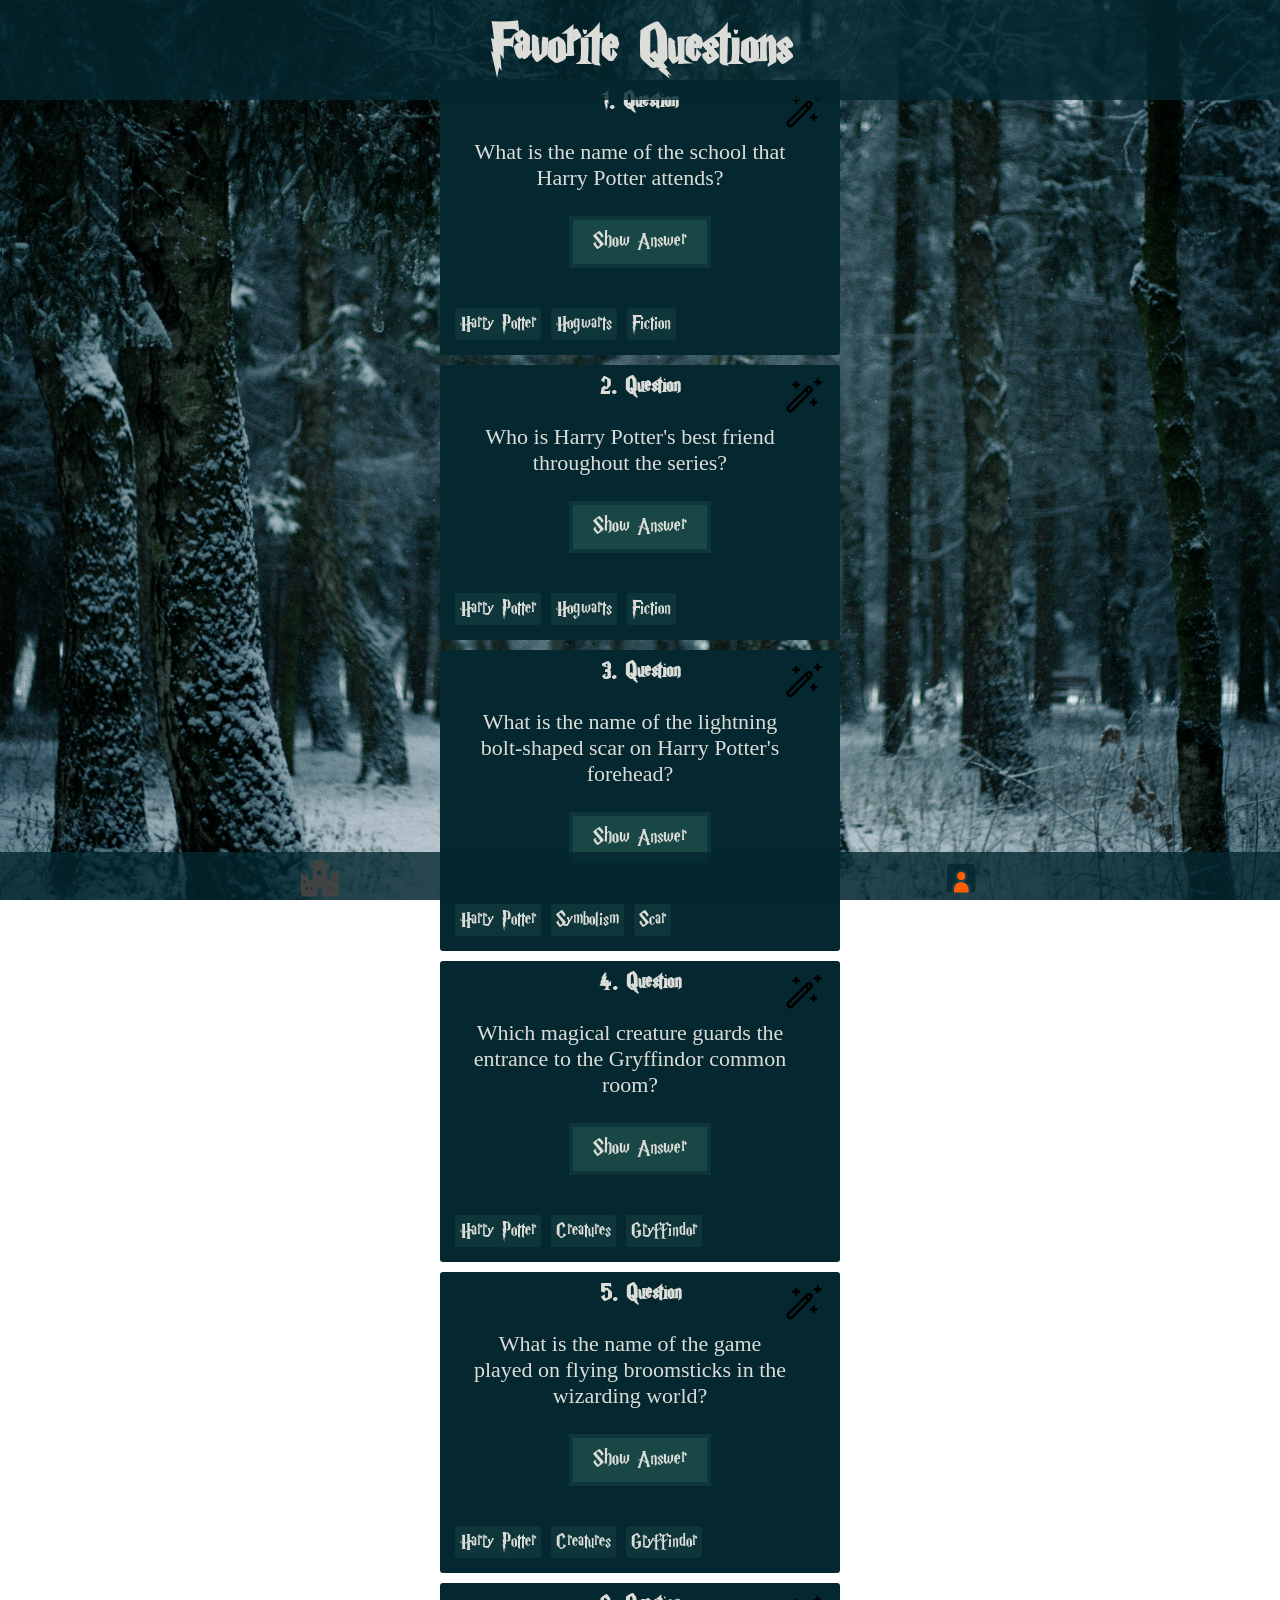
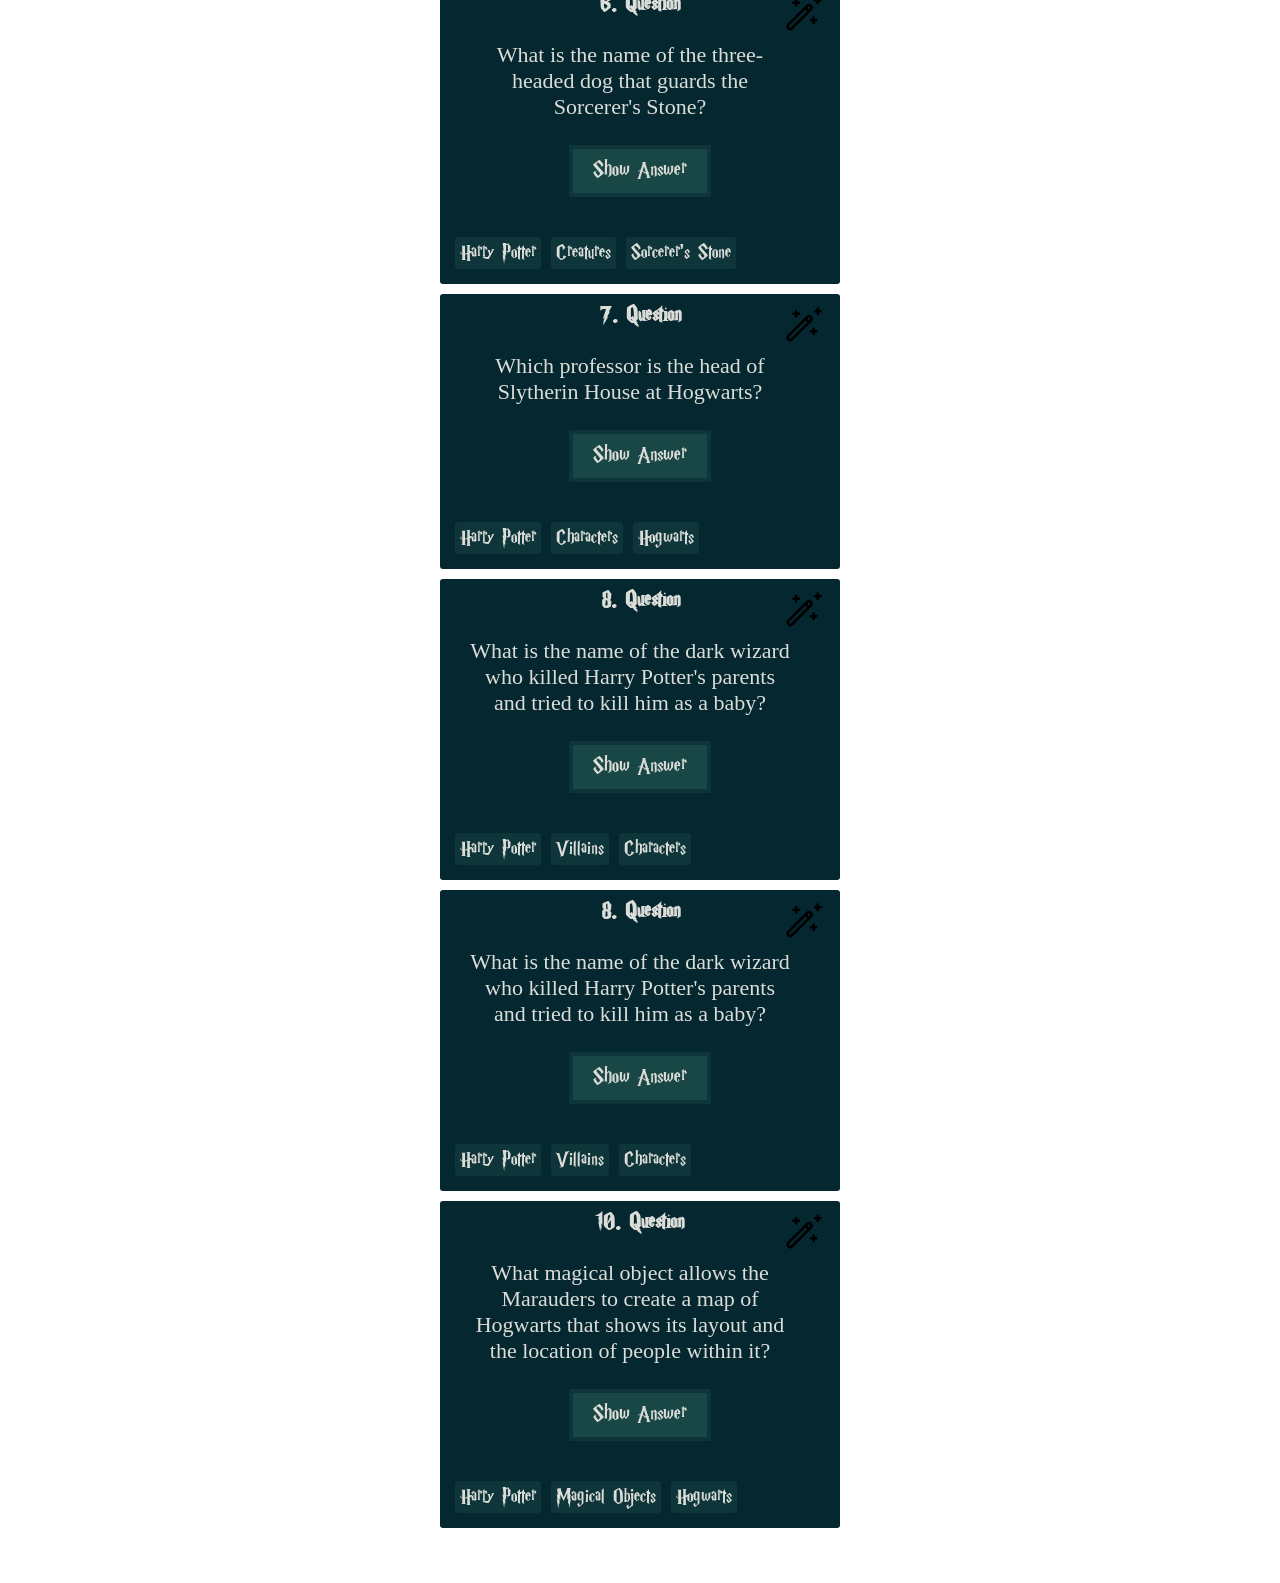
==== bookmark.html @ 25756d60 "Added form.css, improved the design, made several buttons functional" ====
<!DOCTYPE html>
<html lang="en">
<head>
    <meta charset="UTF-8">
    <meta name="viewport" content="width=device-width, initial-scale=1.0">
    <link rel="stylesheet" href="styles.css">
    <script src="./js/index.js" defer></script>
    <title>Favorite Questions</title>
</head>
<body>
<header>
    

    <h1 class="title-of-the-page">Favorite Questions</h1>
    
</header>
<section class="question-cards" aria-label="question-cards">
   <div class="question-card"> 
    <h2 class="title-of-the-card">
        1. Question</h2>
    <h3 class="question-card_question">
     What is the name of the school that Harry Potter attends?
    </h3>
    <button class="bookmark" data-js="bookmark">
<svg width="40" height="40" viewBox="0 0 0.8 0.8" xmlns="http://www.w3.org/2000/svg"><path d="M.219.25h.05V.2h.05V.15h-.05V.1h-.05v.05h-.05V.2h.05zm.4.2h-.05V.5h-.05v.05h.05V.6h.05V.55h.05V.5h-.05zM.7.1V.05H.65V.1H.6v.05h.05V.2H.7V.15h.05V.1zM.553.222a.074.074 0 0 0-.106 0L.072.597a.074.074 0 0 0 0 .106.075.075 0 0 0 .106 0L.553.328a.075.075 0 0 0 0-.106m-.41.445c-.01.01-.026.01-.035 0s-.01-.026 0-.035L.431.309l.035.035zM.518.292.502.308.467.273.483.257c.01-.01.026-.01.035 0s.01.026 0 .035"/></svg>    </button>
</button>
    <p hidden class="question-card_answer">
        Hogwarts
    </p>
    <button class="Show-Answer" data-js="Show-Answer">
        Show Answer
    </button>
    <p class="tags">
       <a class="tag" href="#">Harry Potter </a>
       <a class="tag" href="#">Hogwarts </a>
       <a class="tag" href="#">Fiction </a>
    </p>
</div>
<div class="question-card"> 
    <h2 class="title-of-the-card">
        2. Question</h2>
    <h3 class="question-card_question">
     Who is Harry Potter's best friend throughout the series?
    </h3>
    <button class="bookmark">
<svg width="40" height="40" viewBox="0 0 0.8 0.8" xmlns="http://www.w3.org/2000/svg"><path d="M.219.25h.05V.2h.05V.15h-.05V.1h-.05v.05h-.05V.2h.05zm.4.2h-.05V.5h-.05v.05h.05V.6h.05V.55h.05V.5h-.05zM.7.1V.05H.65V.1H.6v.05h.05V.2H.7V.15h.05V.1zM.553.222a.074.074 0 0 0-.106 0L.072.597a.074.074 0 0 0 0 .106.075.075 0 0 0 .106 0L.553.328a.075.075 0 0 0 0-.106m-.41.445c-.01.01-.026.01-.035 0s-.01-.026 0-.035L.431.309l.035.035zM.518.292.502.308.467.273.483.257c.01-.01.026-.01.035 0s.01.026 0 .035"/></svg>    </button>
    <p hidden class="question-card_answer">
        Ronald Weasley
    </p>
    <button class="Show-Answer">
        Show Answer
    </button>
    <p class="tags">
       <a class="tag" href="#">Harry Potter </a>
       <a class="tag" href="#">Hogwarts </a>
       <a class="tag" href="#">Fiction </a>
    </p>
</div>
<div class="question-card"> 
    <h2 class="title-of-the-card">
        3. Question</h2>
    <h3 class="question-card_question">
     What is the name of the lightning bolt-shaped scar on Harry Potter's forehead?
    </h3>
    <button class="bookmark">
<svg width="40" height="40" viewBox="0 0 0.8 0.8" xmlns="http://www.w3.org/2000/svg"><path d="M.219.25h.05V.2h.05V.15h-.05V.1h-.05v.05h-.05V.2h.05zm.4.2h-.05V.5h-.05v.05h.05V.6h.05V.55h.05V.5h-.05zM.7.1V.05H.65V.1H.6v.05h.05V.2H.7V.15h.05V.1zM.553.222a.074.074 0 0 0-.106 0L.072.597a.074.074 0 0 0 0 .106.075.075 0 0 0 .106 0L.553.328a.075.075 0 0 0 0-.106m-.41.445c-.01.01-.026.01-.035 0s-.01-.026 0-.035L.431.309l.035.035zM.518.292.502.308.467.273.483.257c.01-.01.026-.01.035 0s.01.026 0 .035"/></svg>    </button>
    <p hidden class="question-card_answer">
        The Dark Mark
    </p>
    <button class="Show-Answer">
        Show Answer
    </button>
    <p class="tags">
       <a class="tag" href="#">Harry Potter </a>
       <a class="tag" href="#">Symbolism </a>
       <a class="tag" href="#">Scar</a>
    </p>
</div>
<div class="question-card"> 
    <h2 class="title-of-the-card">
        4. Question</h2>
    <h3 class="question-card_question">
     Which magical creature guards the entrance to the Gryffindor common room?
    </h3>
    <button class="bookmark">
<svg width="40" height="40" viewBox="0 0 0.8 0.8" xmlns="http://www.w3.org/2000/svg"><path d="M.219.25h.05V.2h.05V.15h-.05V.1h-.05v.05h-.05V.2h.05zm.4.2h-.05V.5h-.05v.05h.05V.6h.05V.55h.05V.5h-.05zM.7.1V.05H.65V.1H.6v.05h.05V.2H.7V.15h.05V.1zM.553.222a.074.074 0 0 0-.106 0L.072.597a.074.074 0 0 0 0 .106.075.075 0 0 0 .106 0L.553.328a.075.075 0 0 0 0-.106m-.41.445c-.01.01-.026.01-.035 0s-.01-.026 0-.035L.431.309l.035.035zM.518.292.502.308.467.273.483.257c.01-.01.026-.01.035 0s.01.026 0 .035"/></svg>    </button>
    <p hidden class="question-card_answer">
        The Fat Lady (Portrait)
    </p>
    <button class="Show-Answer">
        Show Answer
    </button>
    <p class="tags">
       <a class="tag" href="#">Harry Potter </a>
       <a class="tag" href="#">Creatures </a>
       <a class="tag" href="#">Gryffindor</a>
    </p>
</div>
<div class="question-card"> 
    <h2 class="title-of-the-card">
        5. Question</h2>
    <h3 class="question-card_question">
     What is the name of the game played on flying broomsticks in the wizarding world?
    </h3>
    <button class="bookmark">
<svg width="40" height="40" viewBox="0 0 0.8 0.8" xmlns="http://www.w3.org/2000/svg"><path d="M.219.25h.05V.2h.05V.15h-.05V.1h-.05v.05h-.05V.2h.05zm.4.2h-.05V.5h-.05v.05h.05V.6h.05V.55h.05V.5h-.05zM.7.1V.05H.65V.1H.6v.05h.05V.2H.7V.15h.05V.1zM.553.222a.074.074 0 0 0-.106 0L.072.597a.074.074 0 0 0 0 .106.075.075 0 0 0 .106 0L.553.328a.075.075 0 0 0 0-.106m-.41.445c-.01.01-.026.01-.035 0s-.01-.026 0-.035L.431.309l.035.035zM.518.292.502.308.467.273.483.257c.01-.01.026-.01.035 0s.01.026 0 .035"/></svg>    <p hidden class="question-card_answer">
        Quiddtich
    </p>
    <button class="Show-Answer">
        Show Answer
    </button>
    <p class="tags">
       <a class="tag" href="#">Harry Potter </a>
       <a class="tag" href="#">Creatures </a>
       <a class="tag" href="#">Gryffindor</a>
    </p>
</div>
<div class="question-card"> 
    <h2 class="title-of-the-card">
        6. Question</h2>
    <h3 class="question-card_question">
     What is the name of the three-headed dog that guards the Sorcerer's Stone?
    </h3>
    <button class="bookmark">
<svg width="40" height="40" viewBox="0 0 0.8 0.8" xmlns="http://www.w3.org/2000/svg"><path d="M.219.25h.05V.2h.05V.15h-.05V.1h-.05v.05h-.05V.2h.05zm.4.2h-.05V.5h-.05v.05h.05V.6h.05V.55h.05V.5h-.05zM.7.1V.05H.65V.1H.6v.05h.05V.2H.7V.15h.05V.1zM.553.222a.074.074 0 0 0-.106 0L.072.597a.074.074 0 0 0 0 .106.075.075 0 0 0 .106 0L.553.328a.075.075 0 0 0 0-.106m-.41.445c-.01.01-.026.01-.035 0s-.01-.026 0-.035L.431.309l.035.035zM.518.292.502.308.467.273.483.257c.01-.01.026-.01.035 0s.01.026 0 .035"/></svg>    <p hidden class="question-card_answer">
        Fluffy
    </p>
    <button class="Show-Answer">
        Show Answer
    </button>
    <p class="tags">
       <a class="tag" href="#">Harry Potter </a>
       <a class="tag" href="#">Creatures </a>
       <a class="tag" href="#">Sorcerer's Stone</a>
    </p>
</div>
<div class="question-card"> 
    <h2 class="title-of-the-card">
        7. Question</h2>
    <h3 class="question-card_question">
     Which professor is the head of Slytherin House at Hogwarts?
    </h3>
    <button class="bookmark">
<svg width="40" height="40" viewBox="0 0 0.8 0.8" xmlns="http://www.w3.org/2000/svg"><path d="M.219.25h.05V.2h.05V.15h-.05V.1h-.05v.05h-.05V.2h.05zm.4.2h-.05V.5h-.05v.05h.05V.6h.05V.55h.05V.5h-.05zM.7.1V.05H.65V.1H.6v.05h.05V.2H.7V.15h.05V.1zM.553.222a.074.074 0 0 0-.106 0L.072.597a.074.074 0 0 0 0 .106.075.075 0 0 0 .106 0L.553.328a.075.075 0 0 0 0-.106m-.41.445c-.01.01-.026.01-.035 0s-.01-.026 0-.035L.431.309l.035.035zM.518.292.502.308.467.273.483.257c.01-.01.026-.01.035 0s.01.026 0 .035"/></svg>    <p hidden class="question-card_answer">
        Severus Snape
    </p>
    <button class="Show-Answer">
        Show Answer
    </button>
    <p class="tags">
       <a class="tag" href="#">Harry Potter</a>
       <a class="tag" href="#">Characters</a>
       <a class="tag" href="#">Hogwarts</a>
    </p>
</div>
<div class="question-card"> 
    <h2 class="title-of-the-card">
        8. Question</h2>
    <h3 class="question-card_question">
     What is the name of the dark wizard who killed Harry Potter's parents and tried to kill him as a baby?
    </h3>
    <button class="bookmark">
<svg width="40" height="40" viewBox="0 0 0.8 0.8" xmlns="http://www.w3.org/2000/svg"><path d="M.219.25h.05V.2h.05V.15h-.05V.1h-.05v.05h-.05V.2h.05zm.4.2h-.05V.5h-.05v.05h.05V.6h.05V.55h.05V.5h-.05zM.7.1V.05H.65V.1H.6v.05h.05V.2H.7V.15h.05V.1zM.553.222a.074.074 0 0 0-.106 0L.072.597a.074.074 0 0 0 0 .106.075.075 0 0 0 .106 0L.553.328a.075.075 0 0 0 0-.106m-.41.445c-.01.01-.026.01-.035 0s-.01-.026 0-.035L.431.309l.035.035zM.518.292.502.308.467.273.483.257c.01-.01.026-.01.035 0s.01.026 0 .035"/></svg>    <p hidden class="question-card_answer">
        Lord Voldmort (Tom Riddle)
    </p>
    <button class="Show-Answer">
        Show Answer
    </button>
    <p class="tags">
       <a class="tag" href="#">Harry Potter </a>
       <a class="tag" href="#">Villains </a>
       <a class="tag" href="#">Characters</a>
    </p>
</div>
<div class="question-card"> 
    <h2 class="title-of-the-card">
        8. Question</h2>
    <h3 class="question-card_question">
     What is the name of the dark wizard who killed Harry Potter's parents and tried to kill him as a baby?
    </h3>
    <button class="bookmark">
<svg width="40" height="40" viewBox="0 0 0.8 0.8" xmlns="http://www.w3.org/2000/svg"><path d="M.219.25h.05V.2h.05V.15h-.05V.1h-.05v.05h-.05V.2h.05zm.4.2h-.05V.5h-.05v.05h.05V.6h.05V.55h.05V.5h-.05zM.7.1V.05H.65V.1H.6v.05h.05V.2H.7V.15h.05V.1zM.553.222a.074.074 0 0 0-.106 0L.072.597a.074.074 0 0 0 0 .106.075.075 0 0 0 .106 0L.553.328a.075.075 0 0 0 0-.106m-.41.445c-.01.01-.026.01-.035 0s-.01-.026 0-.035L.431.309l.035.035zM.518.292.502.308.467.273.483.257c.01-.01.026-.01.035 0s.01.026 0 .035"/></svg>    <p hidden class="question-card_answer">
        Lord Voldmort (Tom Riddle)
    </p>
    <button class="Show-Answer">
        Show Answer
    </button>
    <p class="tags">
       <a class="tag" href="#">Harry Potter </a>
       <a class="tag" href="#">Villains </a>
       <a class="tag" href="#">Characters</a>
    </p>
</div>
<div class="question-card"> 
    <h2 class="title-of-the-card">
        10. Question</h2>
    <h3 class="question-card_question">
     What magical object allows the Marauders to create a map of Hogwarts that shows its layout and the location of people within it?
    </h3>
    <button class="bookmark">
<svg width="40" height="40" viewBox="0 0 0.8 0.8" xmlns="http://www.w3.org/2000/svg"><path d="M.219.25h.05V.2h.05V.15h-.05V.1h-.05v.05h-.05V.2h.05zm.4.2h-.05V.5h-.05v.05h.05V.6h.05V.55h.05V.5h-.05zM.7.1V.05H.65V.1H.6v.05h.05V.2H.7V.15h.05V.1zM.553.222a.074.074 0 0 0-.106 0L.072.597a.074.074 0 0 0 0 .106.075.075 0 0 0 .106 0L.553.328a.075.075 0 0 0 0-.106m-.41.445c-.01.01-.026.01-.035 0s-.01-.026 0-.035L.431.309l.035.035zM.518.292.502.308.467.273.483.257c.01-.01.026-.01.035 0s.01.026 0 .035"/></svg>    </button>
    <p hidden class="question-card_answer">
        The Marauder's Map 
    </p>
    <button class="Show-Answer">
        Show Answer
    </button>
    <p class="tags">
       <a class="tag" href="#">Harry Potter </a>
       <a class="tag" href="#">Magical Objects </a>
       <a class="tag" href="#">Hogwarts</a>
    </p>
</div>

</section>
<footer class="navigation-bar">
    <svg width="40" height="40" viewBox="0 0 0.85 0.85" 
    xmlns="http://www.w3.org/2000/svg" 
    class="si-glyph si-glyph-castle"><title>181</title><path d="M.8.25H.75V.3H.7V.251L.65.25v.2h-.1V.2A.05.05 0 0 0 .6.151S.428.002.4.002H.399c-.027 0-.2.149-.2.149C.199.178.224.2.251.2v.25H.149V.3S.126.303.1.301V.35H.05V.3H0v.448c0 .028.024.05.052.05H.35V.653C.35.582.402.597.402.597S.454.582.454.653v.145H.75C.778.798.8.774.8.744zM.05.5V.45H.1V.5zm.1.15H.1V.6h.05zm.1 0H.2V.6h.05zm.2-.3H.348V.247H.45zm.15.3H.55V.6H.6zm.1 0H.65V.6H.7zM.75.5H.699V.45H.75z" fill="#434343" class="si-glyph-fill" fill-rule="evenodd"/></svg>

<svg width="35px" height="35px" viewBox="0 0 2.8 2.8" fill="none" xmlns="http://www.w3.org/2000/svg">
  <path d="M1.701 1.206a0.322 0.322 0 0 0 -0.322 -0.321 0.322 0.322 0 0 0 -0.321 0.321 0.322 0.322 0 0 0 0.321 0.322 0.322 0.322 0 0 0 0.322 -0.322" fill="#FF5F00"/>
  <path d="M1.417 1.703h-0.076a0.539 0.539 0 0 0 -0.539 0.539v0.279H1.956v-0.279a0.539 0.539 0 0 0 -0.539 -0.539" fill="#FF5F00"/>
  <path d="M2.254 0.245h-1.75a0.262 0.262 0 0 0 -0.262 0.262v1.75a0.262 0.262 0 0 0 0.262 0.262h0.123v-0.279a0.714 0.714 0 0 1 0.432 -0.656 0.494 0.494 0 0 1 -0.177 -0.379 0.497 0.497 0 0 1 0.496 -0.496 0.497 0.497 0 0 1 0.497 0.496 0.494 0.494 0 0 1 -0.177 0.379 0.715 0.715 0 0 1 0.432 0.656v0.279h0.123a0.262 0.262 0 0 0 0.262 -0.262v-1.75a0.262 0.262 0 0 0 -0.262 -0.262" fill="rgba(4,39,48, 0.8)"/>
</svg>

</footer>

    
</body>
</html>
---- styles.css ----
@import "./components/header.css";
@import "./components/card.css";
@import "./components/button.css";
@import "./components/navigation.css";
@import "global.css";
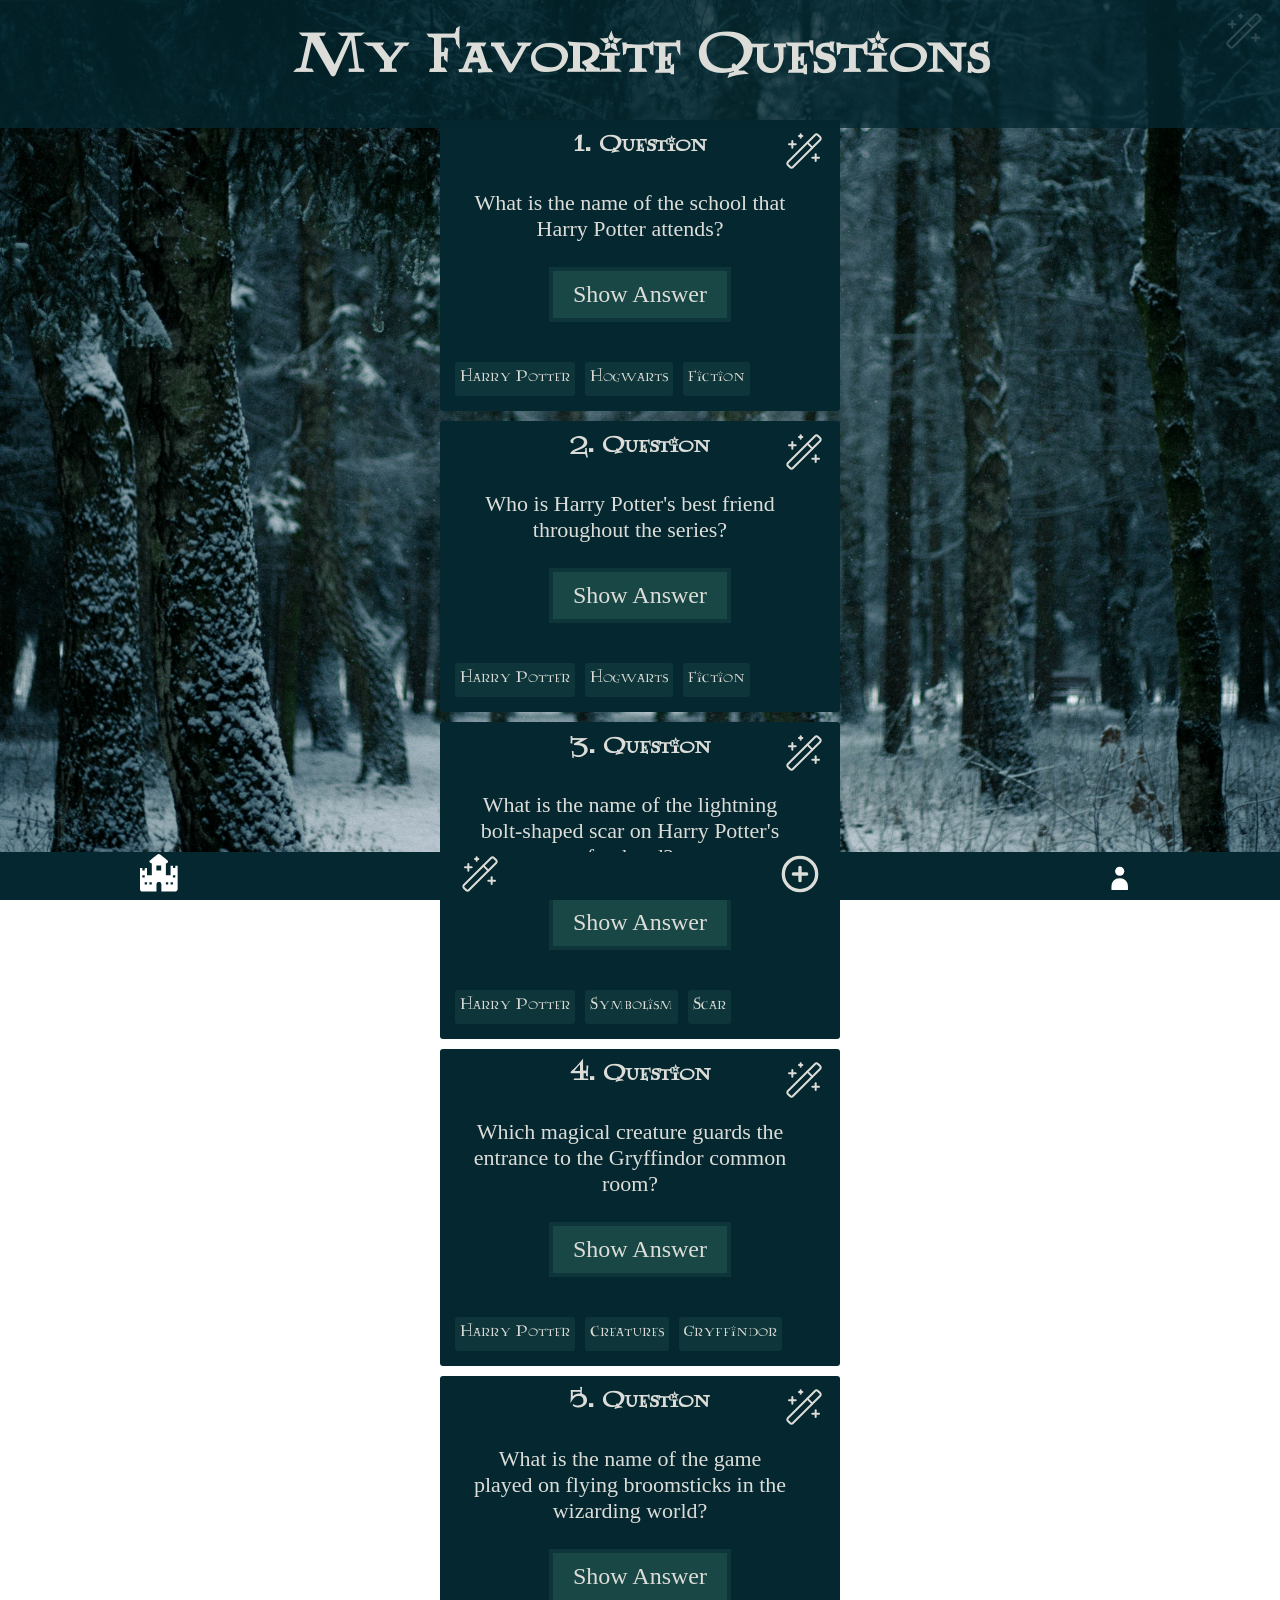
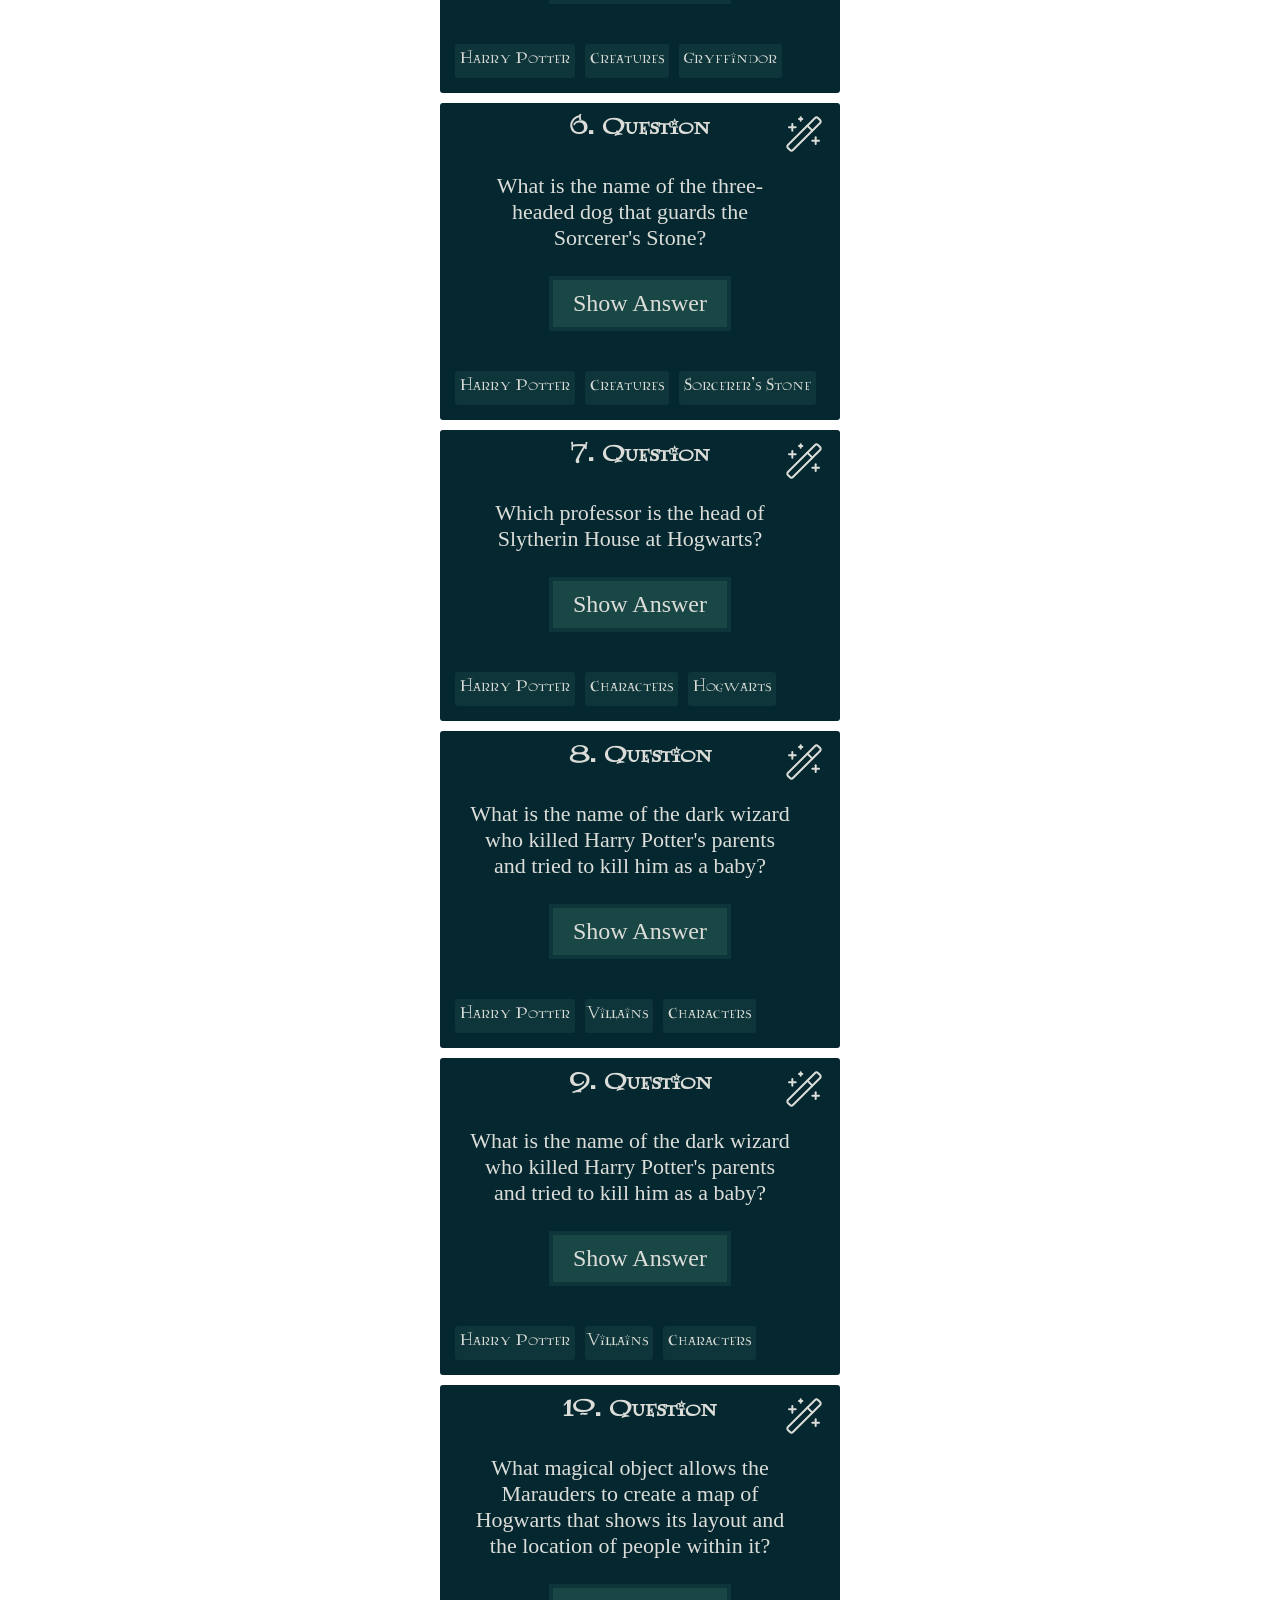
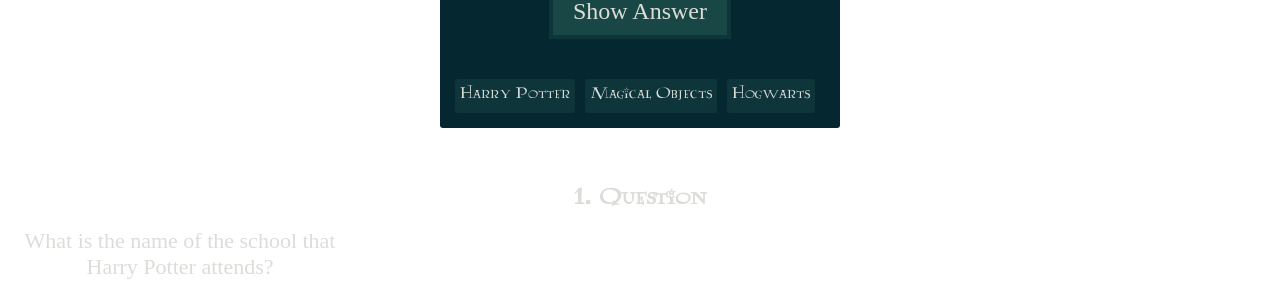
==== commit 2ccac867: "several css changes" ====
--- a/bookmark.html
+++ b/bookmark.html
@@ -5,29 +5,26 @@
     <meta name="viewport" content="width=device-width, initial-scale=1.0">
     <link rel="stylesheet" href="styles.css">
     <script src="./js/index.js" defer></script>
-    <title>Favorite Questions</title>
+    <title>Favorites</title>
 </head>
 <body>
 <header>
-    
-
-    <h1 class="title-of-the-page">Favorite Questions</h1>
-    
-</header>
+    <h1 class="title-of-the-page">My Favorite Questions</h1>
+    </header>
 <section class="question-cards" aria-label="question-cards">
-   <div class="question-card"> 
-    <h2 class="title-of-the-card">
+   <div class="question-card">
+     <h2 class="title-of-the-card">
         1. Question</h2>
     <h3 class="question-card_question">
      What is the name of the school that Harry Potter attends?
     </h3>
-    <button class="bookmark" data-js="bookmark">
-<svg width="40" height="40" viewBox="0 0 0.8 0.8" xmlns="http://www.w3.org/2000/svg"><path d="M.219.25h.05V.2h.05V.15h-.05V.1h-.05v.05h-.05V.2h.05zm.4.2h-.05V.5h-.05v.05h.05V.6h.05V.55h.05V.5h-.05zM.7.1V.05H.65V.1H.6v.05h.05V.2H.7V.15h.05V.1zM.553.222a.074.074 0 0 0-.106 0L.072.597a.074.074 0 0 0 0 .106.075.075 0 0 0 .106 0L.553.328a.075.075 0 0 0 0-.106m-.41.445c-.01.01-.026.01-.035 0s-.01-.026 0-.035L.431.309l.035.035zM.518.292.502.308.467.273.483.257c.01-.01.026-.01.035 0s.01.026 0 .035"/></svg>    </button>
-</button>
-    <p hidden class="question-card_answer">
-        Hogwarts
-    </p>
-    <button class="Show-Answer" data-js="Show-Answer">
+    <button type="button" class="bookmark" data-js="bookmark">
+<svg class="bookmark-icon" data-js="bookmark-icon" xmlns="http://www.w3.org/2000/svg" width="40" height="40" viewBox="0 0 40 40" fill="none" stroke="rgba(220,221,216)" stroke-width="2" stroke-linecap="round" stroke-linejoin="round" class="wandSparkling"><path d="m36.067 6.067 -2.133 -2.133a2.017 2.017 0 0 0 -2.867 0L3.933 31.067a2.017 2.017 0 0 0 0 2.867l2.133 2.133a2 2 0 0 0 2.867 0L36.067 8.933a2 2 0 0 0 0 -2.867"/><path d="m23.333 11.667 5 5"/><path d="M8.333 10v6.667"/><path d="M31.667 23.333v6.667"/><path d="M16.667 3.333v3.333"/><path d="M11.667 13.333H5"/><path d="M35 26.667h-6.667"/><path d="M18.333 5H15"/></svg>
+    </button>
+    <p hidden class="question-card_answer" data-js="question-card-answer"> 
+      Hogwarts
+    </p>
+    <button type="button" class="Show-Answer" data-js="Show-Answer">
         Show Answer
     </button>
     <p class="tags">
@@ -42,8 +39,9 @@
     <h3 class="question-card_question">
      Who is Harry Potter's best friend throughout the series?
     </h3>
-    <button class="bookmark">
-<svg width="40" height="40" viewBox="0 0 0.8 0.8" xmlns="http://www.w3.org/2000/svg"><path d="M.219.25h.05V.2h.05V.15h-.05V.1h-.05v.05h-.05V.2h.05zm.4.2h-.05V.5h-.05v.05h.05V.6h.05V.55h.05V.5h-.05zM.7.1V.05H.65V.1H.6v.05h.05V.2H.7V.15h.05V.1zM.553.222a.074.074 0 0 0-.106 0L.072.597a.074.074 0 0 0 0 .106.075.075 0 0 0 .106 0L.553.328a.075.075 0 0 0 0-.106m-.41.445c-.01.01-.026.01-.035 0s-.01-.026 0-.035L.431.309l.035.035zM.518.292.502.308.467.273.483.257c.01-.01.026-.01.035 0s.01.026 0 .035"/></svg>    </button>
+    <button type="button" class="bookmark" data-js="bookmark">
+<svg class="bookmark-icon" data-js="bookmark-icon" xmlns="http://www.w3.org/2000/svg" width="40" height="40" viewBox="0 0 40 40" fill="none" stroke="rgba(220,221,216)" stroke-width="2" stroke-linecap="round" stroke-linejoin="round" class="wandSparkling"><path d="m36.067 6.067 -2.133 -2.133a2.017 2.017 0 0 0 -2.867 0L3.933 31.067a2.017 2.017 0 0 0 0 2.867l2.133 2.133a2 2 0 0 0 2.867 0L36.067 8.933a2 2 0 0 0 0 -2.867"/><path d="m23.333 11.667 5 5"/><path d="M8.333 10v6.667"/><path d="M31.667 23.333v6.667"/><path d="M16.667 3.333v3.333"/><path d="M11.667 13.333H5"/><path d="M35 26.667h-6.667"/><path d="M18.333 5H15"/></svg>
+    </button>
     <p hidden class="question-card_answer">
         Ronald Weasley
     </p>
@@ -63,7 +61,8 @@
      What is the name of the lightning bolt-shaped scar on Harry Potter's forehead?
     </h3>
     <button class="bookmark">
-<svg width="40" height="40" viewBox="0 0 0.8 0.8" xmlns="http://www.w3.org/2000/svg"><path d="M.219.25h.05V.2h.05V.15h-.05V.1h-.05v.05h-.05V.2h.05zm.4.2h-.05V.5h-.05v.05h.05V.6h.05V.55h.05V.5h-.05zM.7.1V.05H.65V.1H.6v.05h.05V.2H.7V.15h.05V.1zM.553.222a.074.074 0 0 0-.106 0L.072.597a.074.074 0 0 0 0 .106.075.075 0 0 0 .106 0L.553.328a.075.075 0 0 0 0-.106m-.41.445c-.01.01-.026.01-.035 0s-.01-.026 0-.035L.431.309l.035.035zM.518.292.502.308.467.273.483.257c.01-.01.026-.01.035 0s.01.026 0 .035"/></svg>    </button>
+<svg class="bookmark-icon" data-js="bookmark-icon" xmlns="http://www.w3.org/2000/svg" width="40" height="40" viewBox="0 0 40 40" fill="none" stroke="rgba(220,221,216)" stroke-width="2" stroke-linecap="round" stroke-linejoin="round" class="wandSparkling"><path d="m36.067 6.067 -2.133 -2.133a2.017 2.017 0 0 0 -2.867 0L3.933 31.067a2.017 2.017 0 0 0 0 2.867l2.133 2.133a2 2 0 0 0 2.867 0L36.067 8.933a2 2 0 0 0 0 -2.867"/><path d="m23.333 11.667 5 5"/><path d="M8.333 10v6.667"/><path d="M31.667 23.333v6.667"/><path d="M16.667 3.333v3.333"/><path d="M11.667 13.333H5"/><path d="M35 26.667h-6.667"/><path d="M18.333 5H15"/></svg>
+    </button>
     <p hidden class="question-card_answer">
         The Dark Mark
     </p>
@@ -83,8 +82,8 @@
      Which magical creature guards the entrance to the Gryffindor common room?
     </h3>
     <button class="bookmark">
-<svg width="40" height="40" viewBox="0 0 0.8 0.8" xmlns="http://www.w3.org/2000/svg"><path d="M.219.25h.05V.2h.05V.15h-.05V.1h-.05v.05h-.05V.2h.05zm.4.2h-.05V.5h-.05v.05h.05V.6h.05V.55h.05V.5h-.05zM.7.1V.05H.65V.1H.6v.05h.05V.2H.7V.15h.05V.1zM.553.222a.074.074 0 0 0-.106 0L.072.597a.074.074 0 0 0 0 .106.075.075 0 0 0 .106 0L.553.328a.075.075 0 0 0 0-.106m-.41.445c-.01.01-.026.01-.035 0s-.01-.026 0-.035L.431.309l.035.035zM.518.292.502.308.467.273.483.257c.01-.01.026-.01.035 0s.01.026 0 .035"/></svg>    </button>
-    <p hidden class="question-card_answer">
+<svg class="bookmark-icon" data-js="bookmark-icon" xmlns="http://www.w3.org/2000/svg" width="40" height="40" viewBox="0 0 40 40" fill="none" stroke="rgba(220,221,216)" stroke-width="2" stroke-linecap="round" stroke-linejoin="round" class="wandSparkling"><path d="m36.067 6.067 -2.133 -2.133a2.017 2.017 0 0 0 -2.867 0L3.933 31.067a2.017 2.017 0 0 0 0 2.867l2.133 2.133a2 2 0 0 0 2.867 0L36.067 8.933a2 2 0 0 0 0 -2.867"/><path d="m23.333 11.667 5 5"/><path d="M8.333 10v6.667"/><path d="M31.667 23.333v6.667"/><path d="M16.667 3.333v3.333"/><path d="M11.667 13.333H5"/><path d="M35 26.667h-6.667"/><path d="M18.333 5H15"/></svg>
+    </button><p hidden class="question-card_answer">
         The Fat Lady (Portrait)
     </p>
     <button class="Show-Answer">
@@ -103,9 +102,12 @@
      What is the name of the game played on flying broomsticks in the wizarding world?
     </h3>
     <button class="bookmark">
-<svg width="40" height="40" viewBox="0 0 0.8 0.8" xmlns="http://www.w3.org/2000/svg"><path d="M.219.25h.05V.2h.05V.15h-.05V.1h-.05v.05h-.05V.2h.05zm.4.2h-.05V.5h-.05v.05h.05V.6h.05V.55h.05V.5h-.05zM.7.1V.05H.65V.1H.6v.05h.05V.2H.7V.15h.05V.1zM.553.222a.074.074 0 0 0-.106 0L.072.597a.074.074 0 0 0 0 .106.075.075 0 0 0 .106 0L.553.328a.075.075 0 0 0 0-.106m-.41.445c-.01.01-.026.01-.035 0s-.01-.026 0-.035L.431.309l.035.035zM.518.292.502.308.467.273.483.257c.01-.01.026-.01.035 0s.01.026 0 .035"/></svg>    <p hidden class="question-card_answer">
-        Quiddtich
-    </p>
+<svg class="bookmark-icon" data-js="bookmark-icon" xmlns="http://www.w3.org/2000/svg" width="40" height="40" viewBox="0 0 40 40" fill="none" stroke="rgba(220,221,216)" stroke-width="2" stroke-linecap="round" stroke-linejoin="round" class="wandSparkling"><path d="m36.067 6.067 -2.133 -2.133a2.017 2.017 0 0 0 -2.867 0L3.933 31.067a2.017 2.017 0 0 0 0 2.867l2.133 2.133a2 2 0 0 0 2.867 0L36.067 8.933a2 2 0 0 0 0 -2.867"/><path d="m23.333 11.667 5 5"/><path d="M8.333 10v6.667"/><path d="M31.667 23.333v6.667"/><path d="M16.667 3.333v3.333"/><path d="M11.667 13.333H5"/><path d="M35 26.667h-6.667"/><path d="M18.333 5H15"/></svg>
+        </button>
+        <p hidden class="question-card_answer">
+            Quidditch
+        </p>
+    </button>
     <button class="Show-Answer">
         Show Answer
     </button>
@@ -122,7 +124,8 @@
      What is the name of the three-headed dog that guards the Sorcerer's Stone?
     </h3>
     <button class="bookmark">
-<svg width="40" height="40" viewBox="0 0 0.8 0.8" xmlns="http://www.w3.org/2000/svg"><path d="M.219.25h.05V.2h.05V.15h-.05V.1h-.05v.05h-.05V.2h.05zm.4.2h-.05V.5h-.05v.05h.05V.6h.05V.55h.05V.5h-.05zM.7.1V.05H.65V.1H.6v.05h.05V.2H.7V.15h.05V.1zM.553.222a.074.074 0 0 0-.106 0L.072.597a.074.074 0 0 0 0 .106.075.075 0 0 0 .106 0L.553.328a.075.075 0 0 0 0-.106m-.41.445c-.01.01-.026.01-.035 0s-.01-.026 0-.035L.431.309l.035.035zM.518.292.502.308.467.273.483.257c.01-.01.026-.01.035 0s.01.026 0 .035"/></svg>    <p hidden class="question-card_answer">
+<svg class="bookmark-icon" data-js="bookmark-icon" xmlns="http://www.w3.org/2000/svg" width="40" height="40" viewBox="0 0 40 40" fill="none" stroke="rgba(220,221,216)" stroke-width="2" stroke-linecap="round" stroke-linejoin="round" class="wandSparkling"><path d="m36.067 6.067 -2.133 -2.133a2.017 2.017 0 0 0 -2.867 0L3.933 31.067a2.017 2.017 0 0 0 0 2.867l2.133 2.133a2 2 0 0 0 2.867 0L36.067 8.933a2 2 0 0 0 0 -2.867"/><path d="m23.333 11.667 5 5"/><path d="M8.333 10v6.667"/><path d="M31.667 23.333v6.667"/><path d="M16.667 3.333v3.333"/><path d="M11.667 13.333H5"/><path d="M35 26.667h-6.667"/><path d="M18.333 5H15"/></svg>
+       </button><p hidden class="question-card_answer">
         Fluffy
     </p>
     <button class="Show-Answer">
@@ -141,7 +144,9 @@
      Which professor is the head of Slytherin House at Hogwarts?
     </h3>
     <button class="bookmark">
-<svg width="40" height="40" viewBox="0 0 0.8 0.8" xmlns="http://www.w3.org/2000/svg"><path d="M.219.25h.05V.2h.05V.15h-.05V.1h-.05v.05h-.05V.2h.05zm.4.2h-.05V.5h-.05v.05h.05V.6h.05V.55h.05V.5h-.05zM.7.1V.05H.65V.1H.6v.05h.05V.2H.7V.15h.05V.1zM.553.222a.074.074 0 0 0-.106 0L.072.597a.074.074 0 0 0 0 .106.075.075 0 0 0 .106 0L.553.328a.075.075 0 0 0 0-.106m-.41.445c-.01.01-.026.01-.035 0s-.01-.026 0-.035L.431.309l.035.035zM.518.292.502.308.467.273.483.257c.01-.01.026-.01.035 0s.01.026 0 .035"/></svg>    <p hidden class="question-card_answer">
+<svg class="bookmark-icon" data-js="bookmark-icon" xmlns="http://www.w3.org/2000/svg" width="40" height="40" viewBox="0 0 40 40" fill="none" stroke="rgba(220,221,216)" stroke-width="2" stroke-linecap="round" stroke-linejoin="round" class="wandSparkling"><path d="m36.067 6.067 -2.133 -2.133a2.017 2.017 0 0 0 -2.867 0L3.933 31.067a2.017 2.017 0 0 0 0 2.867l2.133 2.133a2 2 0 0 0 2.867 0L36.067 8.933a2 2 0 0 0 0 -2.867"/><path d="m23.333 11.667 5 5"/><path d="M8.333 10v6.667"/><path d="M31.667 23.333v6.667"/><path d="M16.667 3.333v3.333"/><path d="M11.667 13.333H5"/><path d="M35 26.667h-6.667"/><path d="M18.333 5H15"/></svg>
+    </button>
+    <p hidden class="question-card_answer">
         Severus Snape
     </p>
     <button class="Show-Answer">
@@ -160,8 +165,10 @@
      What is the name of the dark wizard who killed Harry Potter's parents and tried to kill him as a baby?
     </h3>
     <button class="bookmark">
-<svg width="40" height="40" viewBox="0 0 0.8 0.8" xmlns="http://www.w3.org/2000/svg"><path d="M.219.25h.05V.2h.05V.15h-.05V.1h-.05v.05h-.05V.2h.05zm.4.2h-.05V.5h-.05v.05h.05V.6h.05V.55h.05V.5h-.05zM.7.1V.05H.65V.1H.6v.05h.05V.2H.7V.15h.05V.1zM.553.222a.074.074 0 0 0-.106 0L.072.597a.074.074 0 0 0 0 .106.075.075 0 0 0 .106 0L.553.328a.075.075 0 0 0 0-.106m-.41.445c-.01.01-.026.01-.035 0s-.01-.026 0-.035L.431.309l.035.035zM.518.292.502.308.467.273.483.257c.01-.01.026-.01.035 0s.01.026 0 .035"/></svg>    <p hidden class="question-card_answer">
-        Lord Voldmort (Tom Riddle)
+<svg class="bookmark-icon" data-js="bookmark-icon" xmlns="http://www.w3.org/2000/svg" width="40" height="40" viewBox="0 0 40 40" fill="none" stroke="rgba(220,221,216)" stroke-width="2" stroke-linecap="round" stroke-linejoin="round" class="wandSparkling"><path d="m36.067 6.067 -2.133 -2.133a2.017 2.017 0 0 0 -2.867 0L3.933 31.067a2.017 2.017 0 0 0 0 2.867l2.133 2.133a2 2 0 0 0 2.867 0L36.067 8.933a2 2 0 0 0 0 -2.867"/><path d="m23.333 11.667 5 5"/><path d="M8.333 10v6.667"/><path d="M31.667 23.333v6.667"/><path d="M16.667 3.333v3.333"/><path d="M11.667 13.333H5"/><path d="M35 26.667h-6.667"/><path d="M18.333 5H15"/></svg>
+      </button>
+    <p hidden class="question-card_answer">
+    Lord Voldmort (Tom Riddle)
     </p>
     <button class="Show-Answer">
         Show Answer
@@ -174,12 +181,14 @@
 </div>
 <div class="question-card"> 
     <h2 class="title-of-the-card">
-        8. Question</h2>
+        9. Question</h2>
     <h3 class="question-card_question">
      What is the name of the dark wizard who killed Harry Potter's parents and tried to kill him as a baby?
     </h3>
     <button class="bookmark">
-<svg width="40" height="40" viewBox="0 0 0.8 0.8" xmlns="http://www.w3.org/2000/svg"><path d="M.219.25h.05V.2h.05V.15h-.05V.1h-.05v.05h-.05V.2h.05zm.4.2h-.05V.5h-.05v.05h.05V.6h.05V.55h.05V.5h-.05zM.7.1V.05H.65V.1H.6v.05h.05V.2H.7V.15h.05V.1zM.553.222a.074.074 0 0 0-.106 0L.072.597a.074.074 0 0 0 0 .106.075.075 0 0 0 .106 0L.553.328a.075.075 0 0 0 0-.106m-.41.445c-.01.01-.026.01-.035 0s-.01-.026 0-.035L.431.309l.035.035zM.518.292.502.308.467.273.483.257c.01-.01.026-.01.035 0s.01.026 0 .035"/></svg>    <p hidden class="question-card_answer">
+<svg class="bookmark-icon" data-js="bookmark-icon" xmlns="http://www.w3.org/2000/svg" width="40" height="40" viewBox="0 0 40 40" fill="none" stroke="rgba(220,221,216)" stroke-width="2" stroke-linecap="round" stroke-linejoin="round" class="wandSparkling"><path d="m36.067 6.067 -2.133 -2.133a2.017 2.017 0 0 0 -2.867 0L3.933 31.067a2.017 2.017 0 0 0 0 2.867l2.133 2.133a2 2 0 0 0 2.867 0L36.067 8.933a2 2 0 0 0 0 -2.867"/><path d="m23.333 11.667 5 5"/><path d="M8.333 10v6.667"/><path d="M31.667 23.333v6.667"/><path d="M16.667 3.333v3.333"/><path d="M11.667 13.333H5"/><path d="M35 26.667h-6.667"/><path d="M18.333 5H15"/></svg>
+    </button>
+    <p hidden class="question-card_answer">
         Lord Voldmort (Tom Riddle)
     </p>
     <button class="Show-Answer">
@@ -198,7 +207,8 @@
      What magical object allows the Marauders to create a map of Hogwarts that shows its layout and the location of people within it?
     </h3>
     <button class="bookmark">
-<svg width="40" height="40" viewBox="0 0 0.8 0.8" xmlns="http://www.w3.org/2000/svg"><path d="M.219.25h.05V.2h.05V.15h-.05V.1h-.05v.05h-.05V.2h.05zm.4.2h-.05V.5h-.05v.05h.05V.6h.05V.55h.05V.5h-.05zM.7.1V.05H.65V.1H.6v.05h.05V.2H.7V.15h.05V.1zM.553.222a.074.074 0 0 0-.106 0L.072.597a.074.074 0 0 0 0 .106.075.075 0 0 0 .106 0L.553.328a.075.075 0 0 0 0-.106m-.41.445c-.01.01-.026.01-.035 0s-.01-.026 0-.035L.431.309l.035.035zM.518.292.502.308.467.273.483.257c.01-.01.026-.01.035 0s.01.026 0 .035"/></svg>    </button>
+<svg class="bookmark-icon" data-js="bookmark-icon" xmlns="http://www.w3.org/2000/svg" width="40" height="40" viewBox="0 0 40 40" fill="none" stroke="rgba(220,221,216)" stroke-width="2" stroke-linecap="round" stroke-linejoin="round" class="wandSparkling"><path d="m36.067 6.067 -2.133 -2.133a2.017 2.017 0 0 0 -2.867 0L3.933 31.067a2.017 2.017 0 0 0 0 2.867l2.133 2.133a2 2 0 0 0 2.867 0L36.067 8.933a2 2 0 0 0 0 -2.867"/><path d="m23.333 11.667 5 5"/><path d="M8.333 10v6.667"/><path d="M31.667 23.333v6.667"/><path d="M16.667 3.333v3.333"/><path d="M11.667 13.333H5"/><path d="M35 26.667h-6.667"/><path d="M18.333 5H15"/></svg>
+    </button>
     <p hidden class="question-card_answer">
         The Marauder's Map 
     </p>
@@ -214,18 +224,35 @@
 
 </section>
 <footer class="navigation-bar">
-    <svg width="40" height="40" viewBox="0 0 0.85 0.85" 
+    <a href="index.html"><svg width="40" height="40" viewBox="0 0 0.85 0.85" 
     xmlns="http://www.w3.org/2000/svg" 
-    class="si-glyph si-glyph-castle"><title>181</title><path d="M.8.25H.75V.3H.7V.251L.65.25v.2h-.1V.2A.05.05 0 0 0 .6.151S.428.002.4.002H.399c-.027 0-.2.149-.2.149C.199.178.224.2.251.2v.25H.149V.3S.126.303.1.301V.35H.05V.3H0v.448c0 .028.024.05.052.05H.35V.653C.35.582.402.597.402.597S.454.582.454.653v.145H.75C.778.798.8.774.8.744zM.05.5V.45H.1V.5zm.1.15H.1V.6h.05zm.1 0H.2V.6h.05zm.2-.3H.348V.247H.45zm.15.3H.55V.6H.6zm.1 0H.65V.6H.7zM.75.5H.699V.45H.75z" fill="#434343" class="si-glyph-fill" fill-rule="evenodd"/></svg>
-
-<svg width="35px" height="35px" viewBox="0 0 2.8 2.8" fill="none" xmlns="http://www.w3.org/2000/svg">
-  <path d="M1.701 1.206a0.322 0.322 0 0 0 -0.322 -0.321 0.322 0.322 0 0 0 -0.321 0.321 0.322 0.322 0 0 0 0.321 0.322 0.322 0.322 0 0 0 0.322 -0.322" fill="#FF5F00"/>
-  <path d="M1.417 1.703h-0.076a0.539 0.539 0 0 0 -0.539 0.539v0.279H1.956v-0.279a0.539 0.539 0 0 0 -0.539 -0.539" fill="#FF5F00"/>
+    class="si-glyph si-glyph-castle"><title>181</title><path 
+    d="M.8.25H.75V.3H.7V.251L.65.25v.2h-.1V.2A.05.05 0 0 0 .6.151S.428.002.4.002H.399c-.027 0-.2.149-.2.149C.199.178.224.2.251.2v.25H.149V.3S.126.303.1.301V.35H.05V.3H0v.448c0 .028.024.05.052.05H.35V.653C.35.582.402.597.402.597S.454.582.454.653v.145H.75C.778.798.8.774.8.744zM.05.5V.45H.1V.5zm.1.15H.1V.6h.05zm.1 0H.2V.6h.05zm.2-.3H.348V.247H.45zm.15.3H.55V.6H.6zm.1 0H.65V.6H.7zM.75.5H.699V.45H.75z" 
+    fill="white" 
+    class="si-glyph-fill" 
+    fill-rule="evenodd"/>
+</svg></a> 
+<a href="bookmark.html"><svg class="bookmark-icon-footer" data-js="bookmark-icon" xmlns="http://www.w3.org/2000/svg" width="40" height="40" viewBox="0 0 40 40" fill="none" stroke="#43270F" stroke-width="2" stroke-linecap="round" stroke-linejoin="round" class="wandSparkling"><path d="m36.067 6.067 -2.133 -2.133a2.017 2.017 0 0 0 -2.867 0L3.933 31.067a2.017 2.017 0 0 0 0 2.867l2.133 2.133a2 2 0 0 0 2.867 0L36.067 8.933a2 2 0 0 0 0 -2.867"/><path d="m23.333 11.667 5 5"/><path d="M8.333 10v6.667"/><path d="M31.667 23.333v6.667"/><path d="M16.667 3.333v3.333"/><path d="M11.667 13.333H5"/><path d="M35 26.667h-6.667"/><path d="M18.333 5H15"/></svg>
+</a>      
+<a href="form.html"><svg xmlns="http://www.w3.org/2000/svg" width="40" height="40" viewBox="0 0 24 24" fill="none" stroke="currentColor" stroke-width="2" stroke-linecap="round" stroke-linejoin="round" class="lucide lucide-circle-plus-icon lucide-circle-plus"><circle cx="12" cy="12" r="10"/><path d="M8 12h8"/><path d="M12 8v8"/></svg>
+</a>
+<a href="profile.html"><svg width="40px" height="40px" viewBox="0 0 2.8 2.8" fill="none" xmlns="http://www.w3.org/2000/svg">
+  <path d="M1.701 1.206a0.322 0.322 0 0 0 -0.322 -0.321 0.322 0.322 0 0 0 -0.321 0.321 0.322 0.322 0 0 0 0.321 0.322 0.322 0.322 0 0 0 0.322 -0.322" fill="white"/>
+  <path d="M1.417 1.703h-0.076a0.539 0.539 0 0 0 -0.539 0.539v0.279H1.956v-0.279a0.539 0.539 0 0 0 -0.539 -0.539" fill="white"/>
   <path d="M2.254 0.245h-1.75a0.262 0.262 0 0 0 -0.262 0.262v1.75a0.262 0.262 0 0 0 0.262 0.262h0.123v-0.279a0.714 0.714 0 0 1 0.432 -0.656 0.494 0.494 0 0 1 -0.177 -0.379 0.497 0.497 0 0 1 0.496 -0.496 0.497 0.497 0 0 1 0.497 0.496 0.494 0.494 0 0 1 -0.177 0.379 0.715 0.715 0 0 1 0.432 0.656v0.279h0.123a0.262 0.262 0 0 0 0.262 -0.262v-1.75a0.262 0.262 0 0 0 -0.262 -0.262" fill="rgba(4,39,48, 0.8)"/>
-</svg>
+</svg></a>   
 
 </footer>
 
     
 </body>
-</html>
+</html>  <h2 class="title-of-the-card">
+        1. Question</h2>
+    <h3 class="question-card_question">
+     What is the name of the school that Harry Potter attends?
+    </h3>
+    <button type="button" class="bookmark" data-js="bookmark">
+<svg class="bookmark-icon" data-js="bookmark-icon" xmlns="http://www.w3.org/2000/svg" width="40" height="40" viewBox="0 0 40 40" fill="none" stroke="rgba(220,221,216)" stroke-width="2" stroke-linecap="round" stroke-linejoin="round" class="wandSparkling"><path d="m36.067 6.067 -2.133 -2.133a2.017 2.017 0 0 0 -2.867 0L3.933 31.067a2.017 2.017 0 0 0 0 2.867l2.133 2.133a2 2 0 0 0 2.867 0L36.067 8.933a2 2 0 0 0 0 -2.867"/><path d="m23.333 11.667 5 5"/><path d="M8.333 10v6.667"/><path d="M31.667 23.333v6.667"/><path d="M16.667 3.333v3.333"/><path d="M11.667 13.333H5"/><path d="M35 26.667h-6.667"/><path d="M18.333 5H15"/></svg>
+    </button>
+    <p hidden class="question-card_answer" data-js="question-card-answer">
+    
